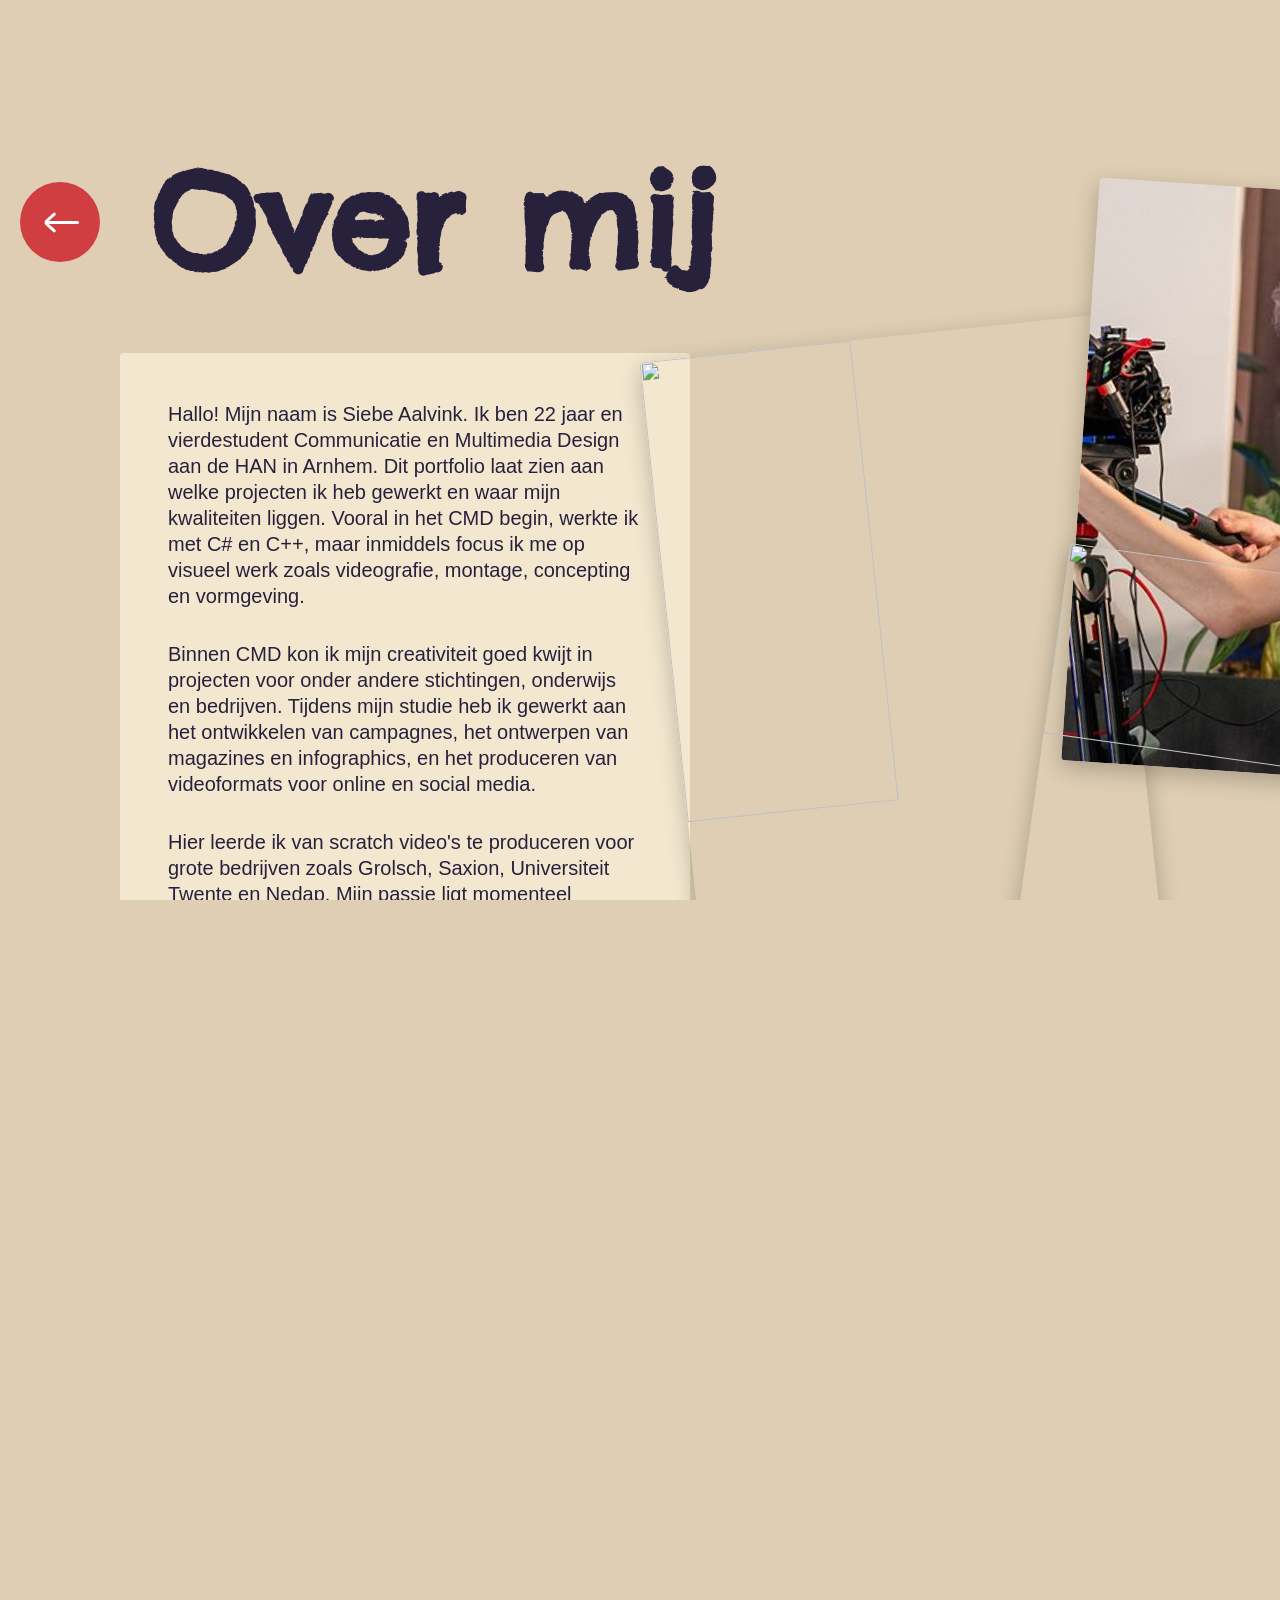
==== over-mij.html @ 89d57ce1 "Update portfolio pages, over-mij layout, and assets" ====
<!DOCTYPE html>
<html lang="nl">
<head>
	<meta charset="UTF-8" />
	<meta name="viewport" content="width=device-width, initial-scale=1.0" />
	<title>Over mij | Siebe Aalvink</title>
	<link rel="preconnect" href="https://fonts.googleapis.com" />
	<link rel="preconnect" href="https://fonts.gstatic.com" crossorigin />
	<link href="https://fonts.googleapis.com/css2?family=Chelsea+Market&display=swap" rel="stylesheet" />
	<link rel="stylesheet" href="styles/styles.css" />
	<link rel="stylesheet" href="styles/overmij.css" />
</head>
<body>
	<main class="about-page">
		<header class="about-header">
			<a href="index.html" class="back-button" aria-label="Terug naar home">
				<div class="back-button-circle" aria-hidden="true">
					<span class="back-arrow-icon"></span>
				</div>
			</a>
			<div>
				<h1>Over mij</h1>
			</div>
		</header>

		<section class="intro-section">
			<article class="intro-text-card">
				<p>
					Hallo! Mijn naam is Siebe Aalvink. Ik ben 22 jaar en vierdestudent Communicatie en
					Multimedia Design aan de HAN in Arnhem. Dit portfolio laat zien aan welke projecten ik heb
					gewerkt en waar mijn kwaliteiten liggen. Vooral in het CMD begin, werkte ik met C# en C++,
					maar inmiddels focus ik me op visueel werk zoals videografie, montage, concepting en
					vormgeving.
				</p>
				<p>
					Binnen CMD kon ik mijn creativiteit goed kwijt in projecten voor onder andere stichtingen,
					onderwijs en bedrijven. Tijdens mijn studie heb ik gewerkt aan het ontwikkelen van campagnes,
					het ontwerpen van magazines en infographics, en het produceren van videoformats voor online
					en social media.
				</p>
				<p>
					Hier leerde ik van scratch video's te produceren voor grote bedrijven zoals Grolsch, Saxion,
					Universiteit Twente en Nedap. Mijn passie ligt momenteel voornamelijk bij het produceren van
					video's en animaties in After Effects.
				</p>
				<p>
					In dit portfolio vind je een selectie van de projecten waar ik het meest trots op ben,
					met daarbij een toelichting op mijn bijdrage en rol.
				</p>
				<a class="linkedin-button" href="https://www.linkedin.com/in/siebe-aalvink-120159156/ target="_blank" rel="noopener noreferrer">Bekijk mijn LinkedIn</a>
			</article>

			<div class="intro-collage" aria-hidden="true">
				<img src="content/siebe2.jpg" alt="" class="photo photo-a" />
				<img src="content/siebe.png" alt="" class="photo photo-b" />
				<img src="content/siebe3.jpg" alt="" class="photo photo-c" />
			</div>
		</section>

		<section class="tag-section">
			<div class="tag-wrap" aria-label="Ervaring tags">
				<h2>Ik heb ervaring met</h2>
				<div class="tag-items">
					<span class="tag tag-video">Video-editing</span>
					<span class="tag tag-motion">Motion Design</span>
					<span class="tag tag-video-2">Videografie</span>
					<span class="tag tag-photo">Fotografie</span>
					<span class="tag tag-content">Contentcreatie</span>
					<span class="tag tag-prod">Videoproductie</span>
					<span class="tag tag-design">Grafisch Design</span>
				</div>
			</div>
		</section>

		<section class="software-section">
			<div class="software-grid" aria-label="Software logo's">
				<h2>Programma's waar ik mee werk</h2>
				<div class="software-items">
					<img src="content/logos/programmas/ae.png" alt="After Effects" />
					<img src="content/logos/programmas/pr.webp" alt="Premiere Pro" />
					<img src="content/logos/programmas/photoshop.webp" alt="Photoshop" />
					<img src="content/logos/programmas/id.webp" alt="InDesign" />
					<img src="content/logos/programmas/ai.webp" alt="Illustrator" />
					<img src="content/logos/programmas/Adobe_Photoshop_Lightroom_CC_logo.svg.webp" alt="Lightroom" />
					<img src="content/logos/programmas/xd.png" alt="Adobe XD" />
					<img src="content/logos/programmas/final cut.png" alt="Final Cut" />
				</div>
			</div>
		</section>

		<section class="details-grid">
			<article class="info-column work-column">
				<div class="info-wrap">
					<h2>Werkervaring</h2>
					<ul class="timeline-list">
						<li>
							<img src="content/logos/at.png" alt="at.zorg" />
							<p>Afstudeerstage Contentstrategie<br /><span>at.zorg, Hengelo | 2026</span></p>
						</li>
						<li>
							<img src="content/logos/moekotte.webp" alt="Moekotte Media" />
							<p>Videograaf / montage<br /><span>Moekotte Media, Enschede | 2024 - heden</span></p>
						</li>
						<li>
							<img src="content/logos/moekotte.webp" alt="Moekotte Media" />
							<p>Stagiaire Video &amp; Edit<br /><span>Moekotte Media, Enschede | 2024</span></p>
						</li>
						<li>
							<img src="content/logos/plus.jpg" alt="Plus" />
							<p>Vakkenvuller<br /><span>Plus, Wierden | 2022 - 2024</span></p>
						</li>
						<li>
							<img src="content/logos/jumbo.webp" alt="Jumbo" />
							<p>Vakkenvuller<br /><span>Jumbo, Wierden | 2019 - 2021</span></p>
						</li>
					</ul>
				</div>
			</article>

			<article class="info-column work-column">
				<div class="info-wrap">
					<h2>Opleidingen</h2>
					<ul class="timeline-list">
						<li>
							<img src="content/logos/han.jpg" alt="HAN" />
							<p>Bachelor's degree, Communicatie en Multimedia Design<br /><span>HAN University of Applied Sciences | 2021 - 2026</span></p>
						</li>
						<li>
							<img src="content/logos/windesheim.png" alt="Windesheim" />
							<p>HBO - ICT<br /><span>Windesheim, Zwolle | 2019 - 2021</span></p>
						</li>
						<li>
							<img src="content/logos/reggesteyn.png" alt="Reggesteyn" />
							<p>HAVO - Natuur en Techniek<br /><span>Reggesteyn, Rijssen/Nijverdal | 2014 - 2019</span></p>
						</li>
					</ul>
				</div>
			</article>
		</section>
	</main>
</body>
</html>
---- styles/styles.css ----
:root {
  color-scheme: light;
  color: #27213c;
  background: #dfceb3;
}

* {
  box-sizing: border-box;
}

html, body {
  margin: 0;
  min-height: 100%;
  height: 100%;
  font-family: Helvetica, Arial, sans-serif;
  background: #dfceb3;
  overflow-x: hidden;
}

.image-frame,
.card-link {
  transition: transform 0.25s ease, box-shadow 0.25s ease;
}

body {
  display: flex;
  align-items: center;
  justify-content: center;
  padding: 40px 20px;
  min-height: 100vh;
}

.page {
  position: relative;
  width: min(1000px, 100%);
  text-align: left;
  padding-top: 18rem;
}

.hero {
  position: absolute;
  top: 10%;
  left: 0;
  width: 100%;
  z-index: 2;
  margin: 0;
  padding-right: 8vw;
  text-align: left;
}

.hero h1 {
  margin: 0;
  font-family: 'Chelsea Market', cursive;
  font-size: 12rem;
  letter-spacing: -0.04em;
  color: #27213c;
  line-height: 0.85;
}

.hero p {
  margin: 0.5rem 0 3.5rem auto;
  max-width: 100%;
  font-size: 1.1rem;
  letter-spacing: 0.03em;
  color: #27213c;
}

.cards {
  display: grid;
  grid-template-columns: repeat(2, 600px);
  gap: 10rem;
  align-items: center;
  justify-content: center;
  justify-items: center;
}

.card {
  width: 600px;
  max-width: 600px;
  position: relative;
  padding-bottom: 2.5rem;
}

.image-frame {
  overflow: hidden;
  border-radius: 5px;
  transform: rotate(-5deg);
  position: relative;
}

.card-right .image-frame {
  transform: rotate(4deg);
}

.image-frame img {
  display: block;
  width: 100%;
  height: auto;
}

.image-frame .image-static,
.image-frame .image-hover {
  width: 100%;
  height: 100%;
  object-fit: cover;
  transition: opacity 0.2s ease;
}

.image-frame .image-hover {
  position: absolute;
  inset: 0;
  opacity: 0;
  z-index: 2;
  pointer-events: none;
}

.card-left:hover .image-frame .image-static {
  opacity: 0;
}

.card-left:hover .image-frame .image-hover {
  opacity: 1;
}

.card-link {
  position: absolute;
  left: 60%;
  bottom: 2rem;
  transform: translateX(-50%);

  display: inline-block;
  padding: 2rem 3.25rem;
  background: #c53d3a;
  color: #fff;
  text-decoration: none;
  font-family: 'Chelsea Market', cursive;
  font-size: 2.5rem;
  border-radius: 4px;
  letter-spacing: 0.02em;
  
  white-space: nowrap;
}

.card-image-link {
  display: block;
  text-decoration: none;
}

.card-left .card-link {
    left: 50%;
    transform: rotate(2deg);
  }

  .card-right .card-link {
    left: 15%;
    transform: rotate(-2deg);
  }

  .card-image-link {
    display: block;
  }

  .card:hover .card-link {
    filter: brightness(1.05);
    transform: translateX(0%) scale(1.05);
  }

  .card-left:hover .card-link {
    transform: translateX(0%) scale(1.05) rotate(2deg);
  }

  .card-right:hover .card-link {
    transform: translateX(0%) scale(1.05) rotate(-2deg);
  }

  .card:hover .image-frame {
    transform: scale(1.03) rotate(-5deg);
  }

  .card-right:hover .image-frame {
    transform: scale(1.03) rotate(4deg);

  .hero h1 {
    font-size: 10rem;
  }

  .hero p {
    font-size: 1.2rem;
  }

  .cards {
    gap: 6rem;
  }

  .card {
    width: min(48vw, 520px);
  }

  .card-link {
    font-size: 2rem;
    padding: 1.2rem 2rem;
    bottom: 1.5rem;
  }

}


@media (max-width: 1200px) {
  .cards {
    display: grid;
    grid-template-columns: 1fr;
    gap: 2.5rem;
    margin-top: 23rem;
  }
  

  .image-frame {
    transform: rotate(0deg);
  }

  .card-right .image-frame {
    transform: rotate(0deg);
  }

  .card {
    padding-bottom: 3.5rem;
  }

  .card-left {
    order: 2;
  }

  .card-right {
    order: 1;
  }

  .hero {
    text-align: center;
    margin-top: 140px;
    padding-right: 0;
  }

  .hero h1 {
    font-size: 8rem;
  }

  .hero h1 span {
    display: block;
    line-height: 1;
  }

}

@media (max-width: 580px) {
  .cards {
    margin-top: 0rem;
  }
  
    .hero {
    position: static;
    padding-right: 0;
    margin-top: 10rem;
    text-align: center;
    
  }

  .hero h1 {
    font-size: 4.5rem;
    text-align: center;
  }

  .hero h1 span {
    display: block;
    line-height: 1;
  }

  .hero p {
    text-align: center;
  }

  .card {
    width: min(90vw, 520px);
    max-width: 520px;
  }

  .card-link {
    font-size: 1.2rem;
    padding: 0.9rem 1.8rem;
  }

  .page {
    padding-top: 67px;

  }
}
---- styles/overmij.css ----
body {
  margin: 0;
  background: #dfceb3;
  color: #27213c;
  font-family: Helvetica, Arial, sans-serif;
  display: flex;
  justify-content: center;
  align-items: flex-start;
  padding: 40px 20px;
  min-height: 100vh;
}

.about-page {
  width: min(1700px, 100%);
  padding: 0 0 92px;
  min-height: 100vh;
}

.about-header {
  display: flex;
  align-items: center;
  gap: 3rem;
  margin-bottom: 0;
  margin-top: 118px;
}

.back-button {
  display: flex;
  align-items: center;
  gap: 1rem;
  text-decoration: none;
  color: #27213c;
  font-family: 'Chelsea Market', cursive;
  font-size: 1.1rem;
  transition: all 0.3s ease;
  flex-shrink: 0;
}

.back-button-circle {
  width: 80px;
  height: 80px;
  border-radius: 50%;
  background: #d03e41;
  display: flex;
  align-items: center;
  justify-content: center;
  transition: all 0.3s ease;
}

.back-arrow-icon {
  position: relative;
  display: block;
  width: 34px;
  height: 3px;
  border-radius: 999px;
  background: #fff;
  transform: translateX(2px);
}

.back-arrow-icon::before,
.back-arrow-icon::after {
  content: "";
  position: absolute;
  left: 0;
  width: 14px;
  height: 3px;
  border-radius: 999px;
  background: #fff;
  transform-origin: left center;
}

.back-arrow-icon::before {
  top: 0;
  transform: rotate(-42deg);
}

.back-arrow-icon::after {
  top: 0;
  transform: rotate(42deg);
}

.back-button:hover .back-button-circle {
  transform: scale(1.1);
  background: #c53536;
}

.back-button:hover .back-arrow-icon {
  transform: translateX(-2px);
}

.about-header h1 {
  margin: 0;
  font-family: 'Chelsea Market', cursive;
  font-size: 8rem;
  color: #27213c;
  line-height: 1;
}

.about-header p {
  margin: 0;
  font-size: 1.25rem;
  color: #27213c;
  letter-spacing: 0.02em;
}

.intro-section {
  display: grid;
  grid-template-columns: 50% 4%;
  gap: 0;
  align-items: start;
  margin-top: 67px;
  margin-left: 100px;
}

.intro-text-card {
  background: #f3e7cf;
  padding: 3rem 3rem 3rem;
  min-height: 326px;
  position: relative;
  z-index: 1;
  border-radius: 4px;
}

.intro-text-card p {
  margin: 0 0 2rem;
  font-size: 20px;
  line-height: 1.3;
}

.intro-text-card p:last-child {
  margin-bottom: 0;
}

.linkedin-button {
  display: inline-block;
  margin-top: 2rem;
  padding: 0.9rem 1.4rem;
  border-radius: 4px;
  background: #d03e41;
  color: #fff;
  text-decoration: none;
  font-family: 'Chelsea Market', cursive;
  font-size: 1.15rem;
  transition: transform 0.2s ease, filter 0.2s ease;
}

.linkedin-button:hover {
  filter: brightness(1.05);
  transform: translateY(-1px);
}

.intro-collage {
  position: relative;
  height: 800px;
  width: 1000px;
  margin-left: -20px;
  margin-top: -160px;
  z-index: 2;
}

.photo {
  position: absolute;
  object-fit: cover;
  box-shadow: 0 7px 22px rgba(0, 0, 0, 0.24);
}

.photo-a {
  width: 46%;
  height: 76%;
  left: 0;
  top: 18%;
  transform: rotate(-6deg);
  z-index: 2;
  border-radius: 4px;
}

.photo-b {
  width: 49%;
  height: 73%;
  right: 10%;
  top: 0;
  transform: rotate(3.8deg);
  z-index: 3;
  border-radius: 4px;
}

.photo-c {
  width: 63%;
  height: 49%;
  right: 0;
  bottom: 2%;
  transform: rotate(8deg);
  z-index: 4;
  border-radius: 4px;
}

.tag-section,
.software-section,
.details-grid {
  margin-top: 3rem;
  margin-left: 100px;
  transform: translateY(0px);
}

h2 {
  margin: 0 0 0.62rem;
  font-family: 'Chelsea Market', cursive;
  font-size: 3.5rem;
  line-height: 1.03;
}

.tag-wrap {
  display: flex;
  flex-direction: column;
  gap: 0.8rem;
  background: #f3e7cf;
  padding: 3rem;
  width: min(1700px, 100%);
  border-radius: 4px;
}

.tag-items {
  display: flex;
  flex-wrap: wrap;
  gap: 0.52rem;
}

.tag {
  color: #fff;
  padding: 1.5rem 1.05rem;
  font-size: 25px;
  font-family: 'Chelsea Market', cursive;
  line-height: 1;
  margin-top: 20px;
}

.tag-video {
  background: #84676f;
}

.tag-motion {
  background: #9ccfd8;
}

.tag-video-2 {
  background: #9fdfa7;
}

.tag-photo {
  background: #9997d7;
}

.tag-content {
  background: #d8d2a6;
}

.tag-prod {
  background: #d99dcc;
}

.tag-design {
  background: #f0af6f;
}

.software-grid {
  background: #f3e7cf;
  padding: 3rem;
  display: flex;
  flex-direction: column;
  align-items: flex-start;
  gap: 0.8rem;
  width: min(1700px, 100%);
  border-radius: 4px;
}

.software-items {
  display: flex;
  flex-wrap: wrap;
  gap: 7rem;
  align-items: center;
  justify-content: center;
  width: 100%;
  margin-top: 1.5rem;
}

.software-grid img {
  width: 80px;
  height: 80px;
  object-fit: cover;
}

.details-grid {
  display: grid;
  grid-template-columns: 1fr 1fr;
  gap: 1.1rem;
  align-items: start;
}

.info-column {
  min-width: 700px;
  max-width: 700px;
}

.details-grid .info-column:first-child {
  justify-self: start;
}

.details-grid .info-column:last-child {
  justify-self: end;
}

.info-wrap {
  background: #f3e7cf;
  padding: 2rem;
  border-radius: 4px;
}

.info-wrap h2,
.software-grid h2,
.tag-wrap h2 {
  margin: 0;
}

.timeline-list {
  list-style: none;
  margin-top: 30px;
  padding: 0;
  background: transparent;
}

.timeline-list li {
  display: grid;
  grid-template-columns: 34px 1fr;
  gap: 0.62rem;
  align-items: start;
  margin-bottom: 0.62rem;
}

.timeline-list li:last-child {
  margin-bottom: 0;
}

.timeline-list img {
  width: 34px;
  height: 34px;
  object-fit: contain;
  border-radius: 4px;
}

.timeline-list p {
  margin: 0;
  font-family: 'Chelsea Market', cursive;
  font-size: 0.96rem;
  line-height: 1;
}

.timeline-list span {
  font-family: Helvetica, Arial, sans-serif;
  font-size: 0.76rem;
  line-height: 1;
}

.work-column .info-wrap {
  padding: 2.4rem;
}

.work-column .timeline-list {
  position: relative;
}

.work-column .timeline-list::before {
  content: "";
  position: absolute;
  left: 36px;
  top: 12px;
  bottom: 12px;
  width: 8px;
  background: #d03e41;
  border-radius: 999px;
  z-index: 0;
}

.work-column .timeline-list li {
  grid-template-columns: 80px 1fr;
  gap: 1.2rem;
  margin-bottom: 2rem;
  align-items: center;
  position: relative;
  z-index: 1;
}

.work-column .timeline-list img {
  width: 80px;
  height: 80px;
  object-fit: cover;
}

.work-column .timeline-list p {
  display: flex;
  flex-direction: column;
  justify-content: center;
  min-height: 80px;
  font-size: 25px;
  line-height: 1.12;
}

.work-column .timeline-list span {
  font-size: 20px;
  line-height: 1.28;
}

@media (max-width: 1024px) {
  .intro-section,
  .details-grid {
    grid-template-columns: 1fr;
  }

  .details-grid .info-column {
    justify-self: stretch;
    max-width: none;
  }

  .intro-collage {
    height: 395px;
    margin-left: 10px;
    margin-top: 0.5rem;
  }

  .photo-a {
    width: 500px;
    height: 500px;
    left: 8%;
  }

  .photo-b {
    width: 42%;
    height: 65%;
    right: 14%;
  }

  .photo-c {
    width: 54%;
    height: 50%;
    right: 11%;
  }

  .tag-wrap,
  .software-grid {
    width: 100%;
  }

  .info-wrap {
    padding: 1.2rem;
  }

  .work-column .info-wrap {
    padding: 1.5rem;
  }

  .work-column .timeline-list::before {
    left: 22px;
  }

  .work-column .timeline-list li {
    grid-template-columns: 44px 1fr;
    gap: 1.75rem;
    margin-bottom: 1.1rem;
    align-items: center;
  }

  .work-column .timeline-list img {
    width: 44px;
    height: 44px;
  }

  .work-column .timeline-list p {
    min-height: 44px;
    font-size: 1.05rem;
  }

  .work-column .timeline-list span {
    font-size: 0.82rem;
  }
}

@media (max-width: 768px) {
  .about-page {
    padding: 0 0.5rem 56px;
  }

  .back-button-circle {
    width: 60px;
    height: 60px;
  }

  .about-header {
    gap: 1rem;
    margin-top: 24px;
  }

  .about-header h1 {
    font-size: 2.5rem;
  }

  .back-arrow-icon {
    width: 26px;
  }

  .back-arrow-icon::before,
  .back-arrow-icon::after {
    width: 11px;
  }

}

@media (max-width: 680px) {
  .about-page {
    padding: 0 0.5rem 56px;
  }

  .intro-text-card p {
    font-size: 0.84rem;
  }

  .intro-collage {
    height: 300px;
  }

  .photo-a {
    left: 0;
    width: 48%;
    height: 72%;
  }

  .photo-b {
    right: 0;
    width: 52%;
    height: 70%;
  }

  .photo-c {
    width: 62%;
    height: 50%;
    right: 3%;
  }

  .tag,
  .timeline-list p {
    font-size: 0.95rem;
  }

  .timeline-list span {
    font-size: 0.72rem;
  }

  .software-grid img {
    width: 48px;
    height: 48px;
  }
}
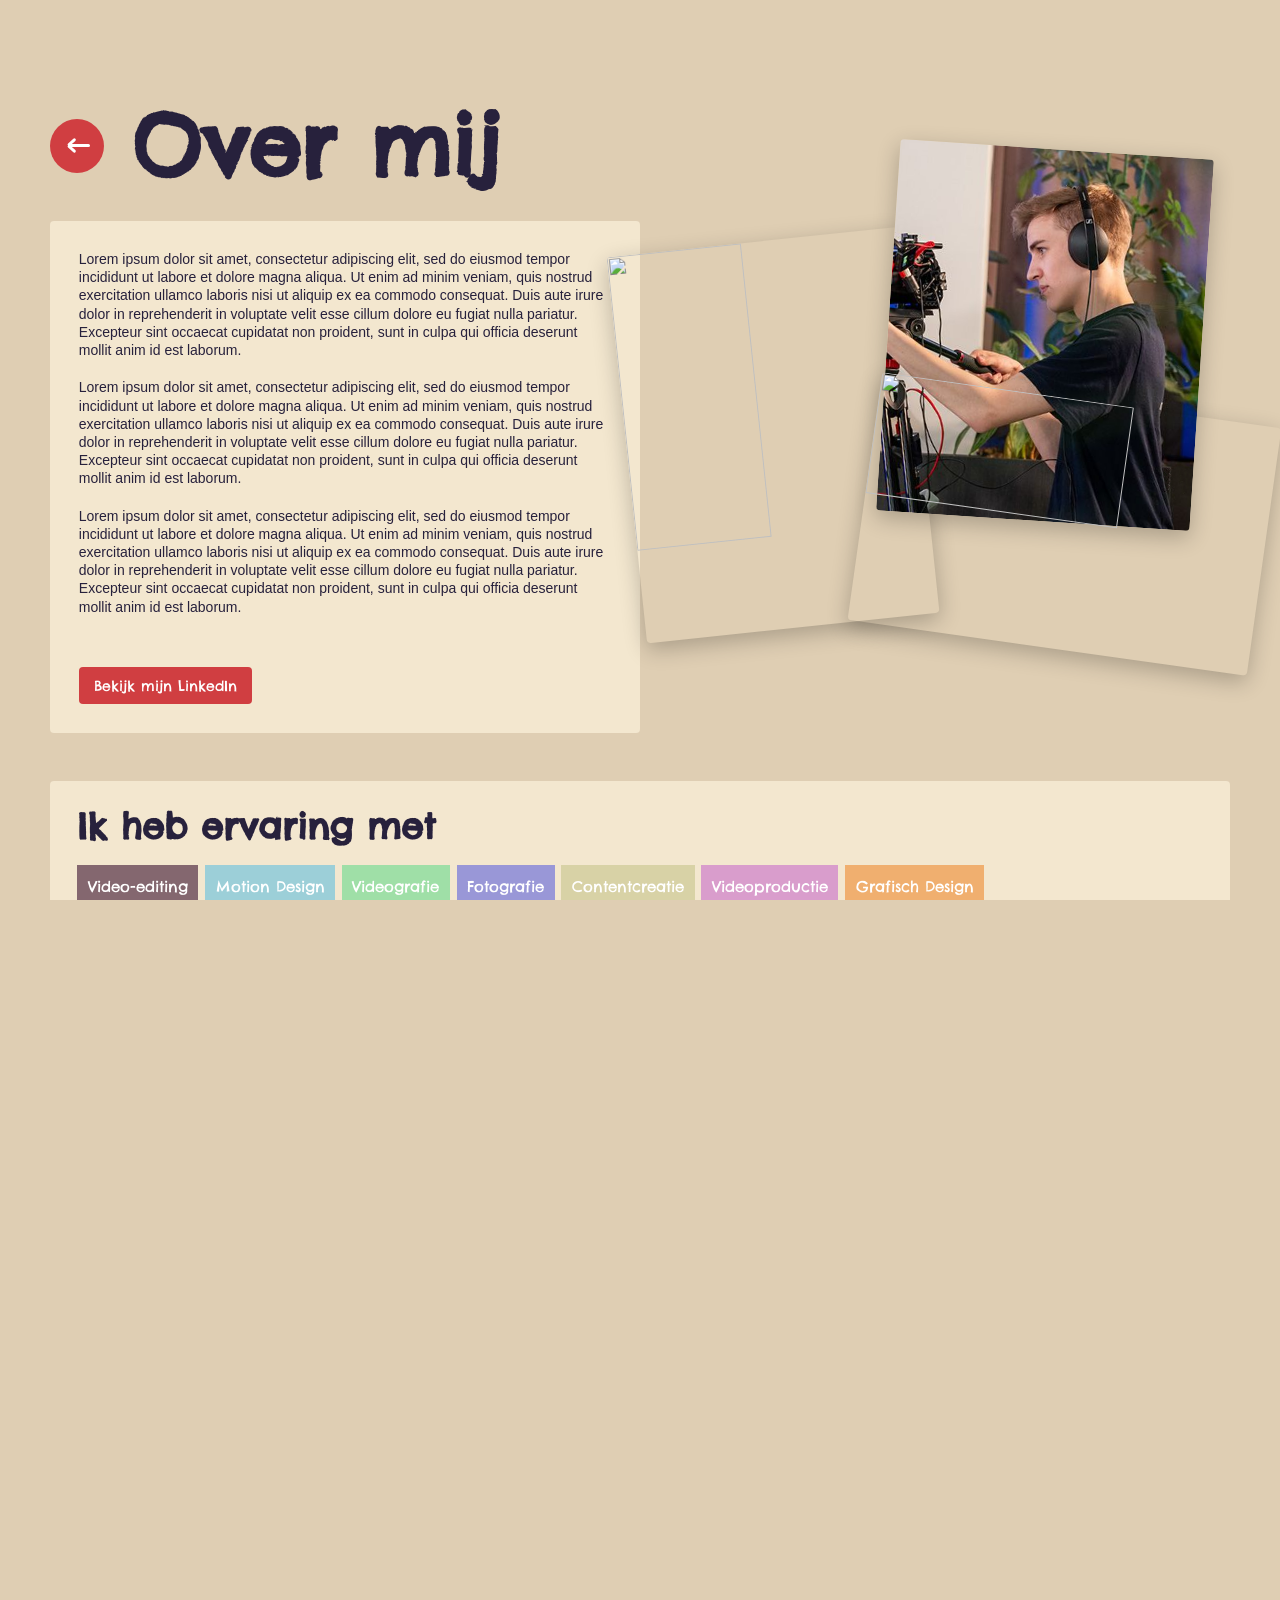
==== commit 3568ec26: "Update responsive layouts and add standalone LinkedIn button" ====
--- a/over-mij.html
+++ b/over-mij.html
@@ -26,26 +26,13 @@
 		<section class="intro-section">
 			<article class="intro-text-card">
 				<p>
-					Hallo! Mijn naam is Siebe Aalvink. Ik ben 22 jaar en vierdestudent Communicatie en
-					Multimedia Design aan de HAN in Arnhem. Dit portfolio laat zien aan welke projecten ik heb
-					gewerkt en waar mijn kwaliteiten liggen. Vooral in het CMD begin, werkte ik met C# en C++,
-					maar inmiddels focus ik me op visueel werk zoals videografie, montage, concepting en
-					vormgeving.
+					Lorem ipsum dolor sit amet, consectetur adipiscing elit, sed do eiusmod tempor incididunt ut labore et dolore magna aliqua. Ut enim ad minim veniam, quis nostrud exercitation ullamco laboris nisi ut aliquip ex ea commodo consequat. Duis aute irure dolor in reprehenderit in voluptate velit esse cillum dolore eu fugiat nulla pariatur. Excepteur sint occaecat cupidatat non proident, sunt in culpa qui officia deserunt mollit anim id est laborum.
 				</p>
 				<p>
-					Binnen CMD kon ik mijn creativiteit goed kwijt in projecten voor onder andere stichtingen,
-					onderwijs en bedrijven. Tijdens mijn studie heb ik gewerkt aan het ontwikkelen van campagnes,
-					het ontwerpen van magazines en infographics, en het produceren van videoformats voor online
-					en social media.
+					Lorem ipsum dolor sit amet, consectetur adipiscing elit, sed do eiusmod tempor incididunt ut labore et dolore magna aliqua. Ut enim ad minim veniam, quis nostrud exercitation ullamco laboris nisi ut aliquip ex ea commodo consequat. Duis aute irure dolor in reprehenderit in voluptate velit esse cillum dolore eu fugiat nulla pariatur. Excepteur sint occaecat cupidatat non proident, sunt in culpa qui officia deserunt mollit anim id est laborum.
 				</p>
 				<p>
-					Hier leerde ik van scratch video's te produceren voor grote bedrijven zoals Grolsch, Saxion,
-					Universiteit Twente en Nedap. Mijn passie ligt momenteel voornamelijk bij het produceren van
-					video's en animaties in After Effects.
-				</p>
-				<p>
-					In dit portfolio vind je een selectie van de projecten waar ik het meest trots op ben,
-					met daarbij een toelichting op mijn bijdrage en rol.
+					Lorem ipsum dolor sit amet, consectetur adipiscing elit, sed do eiusmod tempor incididunt ut labore et dolore magna aliqua. Ut enim ad minim veniam, quis nostrud exercitation ullamco laboris nisi ut aliquip ex ea commodo consequat. Duis aute irure dolor in reprehenderit in voluptate velit esse cillum dolore eu fugiat nulla pariatur. Excepteur sint occaecat cupidatat non proident, sunt in culpa qui officia deserunt mollit anim id est laborum.
 				</p>
 				<a class="linkedin-button" href="https://www.linkedin.com/in/siebe-aalvink-120159156/ target="_blank" rel="noopener noreferrer">Bekijk mijn LinkedIn</a>
 			</article>
--- a/styles/styles.css
+++ b/styles/styles.css
@@ -24,7 +24,7 @@
 
 body {
   display: flex;
-  align-items: center;
+  align-items: flex-start;
   justify-content: center;
   padding: 40px 20px;
   min-height: 100vh;
@@ -39,7 +39,7 @@
 
 .hero {
   position: absolute;
-  top: 10%;
+  top: 100px;
   left: 0;
   width: 100%;
   z-index: 2;
@@ -90,6 +90,7 @@
 
 .card-right .image-frame {
   transform: rotate(4deg);
+  
 }
 
 .image-frame img {
@@ -129,7 +130,7 @@
   transform: translateX(-50%);
 
   display: inline-block;
-  padding: 2rem 3.25rem;
+  padding: 1.2rem 2rem;
   background: #c53d3a;
   color: #fff;
   text-decoration: none;
@@ -141,6 +142,35 @@
   white-space: nowrap;
 }
 
+.standalone-linkedin {
+  position: relative;
+  display: inline-block;
+  margin-top: 3.4rem;
+  margin-left: clamp(90px, 15vw, 210px);
+  transform: rotate(-1deg);
+  padding: 1.2rem 2rem;
+  background: #27213c;
+  color: #fff;
+  text-decoration: none;
+  font-family: 'Chelsea Market', cursive;
+  font-size: 2.5rem;
+  border-radius: 4px;
+  letter-spacing: 0.02em;
+  white-space: nowrap;
+  transition: transform 0.25s ease, filter 0.25s ease;
+}
+
+.standalone-linkedin:hover {
+  filter: brightness(1.05);
+  transform: scale(1.05) rotate(-1deg);
+}
+
+@media (min-width: 1601px) {
+  .standalone-linkedin {
+    margin-top: 1.8rem;
+  }
+}
+
 .card-image-link {
   display: block;
   text-decoration: none;
@@ -195,6 +225,8 @@
   .card {
     width: min(48vw, 520px);
   }
+
+  
 
   .card-link {
     font-size: 2rem;
@@ -202,17 +234,107 @@
     bottom: 1.5rem;
   }
 
-}
-
+  
+
+
+}
+
+@media (max-width: 1600px) {
+  .hero {
+    margin-top: 20px;
+    margin-left: 100px;
+    padding-right: 0;
+  }
+  
+  .hero h1 {
+    font-size: 10rem;
+  }
+
+  .hero p {
+    font-size: 1.2rem;
+  }
+
+  .cards {
+    gap: 0rem;
+  }
+
+  .card {
+    width: min(45vw, 420px);
+  }
+
+  .card-link {
+    font-size: 2.5rem;
+    padding: 1.2rem 2rem;
+    bottom: 1.5rem;
+  }
+
+  .card-left .image-frame {
+  width: 500px;
+  margin-top: 150px;
+}
+
+  .card-right .image-frame {
+  width: 400px;
+  margin: 0 auto;
+}
+
+}
+
+@media (max-height: 1300px) and (min-width: 1201px) {
+  .hero {
+    margin-top: 20px;
+    margin-left: 100px;
+    padding-right: 0;
+  }
+
+  .hero h1 {
+    font-size: 10rem;
+  }
+
+  .hero p {
+    font-size: 1.2rem;
+  }
+
+  .cards {
+    gap: 0rem;
+  }
+
+  .card {
+    width: min(45vw, 420px);
+  }
+
+  .card-link {
+    font-size: 2.5rem;
+    padding: 1.2rem 2rem;
+    bottom: 1.5rem;
+  }
+
+  .card-left .image-frame {
+    width: 500px;
+    margin-top: 150px;
+  }
+
+  .card-right .image-frame {
+    width: 400px;
+    margin: 0 auto;
+  }
+}
 
 @media (max-width: 1200px) {
   .cards {
     display: grid;
     grid-template-columns: 1fr;
     gap: 2.5rem;
-    margin-top: 23rem;
-  }
-  
+    margin-top: 420px;
+  }
+  
+.page {
+  position: relative;
+  width: min(1000px, 100%);
+  text-align: left;
+  padding-top: 0rem;
+}
+
 
   .image-frame {
     transform: rotate(0deg);
@@ -221,6 +343,12 @@
   .card-right .image-frame {
     transform: rotate(0deg);
   }
+  
+  .card-left .image-frame {
+  width: 500px;
+  margin-top: 0px;
+  margin-right: 120px;
+}
 
   .card {
     padding-bottom: 3.5rem;
@@ -234,12 +362,30 @@
     order: 1;
   }
 
+  .card-left {
+    margin-right: 70px;
+  }
+
+  .card-right .card-link {
+    left: 0%;
+  }
+
+.hero {
+  left: 0;
+  width: 100%;
+  z-index: 2;
+  margin: 0;
+  padding-right: 8vw;
+  text-align: left;
+}
+
   .hero {
     text-align: center;
-    margin-top: 140px;
+    margin-top: -60px;
     padding-right: 0;
   }
 
+  
   .hero h1 {
     font-size: 8rem;
   }
@@ -249,17 +395,29 @@
     line-height: 1;
   }
 
+  .standalone-linkedin {
+    display: block;
+    width: fit-content;
+    margin: 2rem auto 0;
+    font-size: 2.5rem;
+    padding: 1.2rem 2rem;
+  }
+
 }
 
 @media (max-width: 580px) {
   .cards {
     margin-top: 0rem;
   }
+
+  .card-left {
+    margin-right: 36px;
+  }
   
     .hero {
     position: static;
     padding-right: 0;
-    margin-top: 10rem;
+    margin-top: -70px;
     text-align: center;
     
   }
@@ -279,13 +437,37 @@
   }
 
   .card {
-    width: min(90vw, 520px);
-    max-width: 520px;
+    width: min(72vw, 320px);
+    max-width: 320px;
+  }
+
+  .card-left .image-frame {
+    width: 320px;
+    margin-right: 0;
+  }
+
+  .card-right .image-frame {
+    width: 280px;
+    margin: 0 auto;
   }
 
   .card-link {
-    font-size: 1.2rem;
-    padding: 0.9rem 1.8rem;
+    font-size: 1rem;
+    padding: 0.7rem 1.3rem;
+  }
+
+  .standalone-linkedin {
+    position: static;
+    display: block;
+    width: fit-content;
+    margin: 1.2rem auto 0;
+    font-size: 1rem;
+    padding: 0.7rem 1.3rem;
+    transform: rotate(-1deg);
+  }
+
+  .standalone-linkedin:hover {
+    transform: scale(1.05) rotate(-1deg);
   }
 
   .page {
--- a/styles/overmij.css
+++ b/styles/overmij.css
@@ -109,7 +109,7 @@
   gap: 0;
   align-items: start;
   margin-top: 67px;
-  margin-left: 100px;
+  margin-left: 00px;
 }
 
 .intro-text-card {
@@ -153,7 +153,7 @@
   position: relative;
   height: 800px;
   width: 1000px;
-  margin-left: -20px;
+  margin-left: -40px;
   margin-top: -160px;
   z-index: 2;
 }
@@ -198,7 +198,7 @@
 .software-section,
 .details-grid {
   margin-top: 3rem;
-  margin-left: 100px;
+  margin-left: 0px;
   transform: translateY(0px);
 }
 
@@ -409,44 +409,632 @@
   line-height: 1.28;
 }
 
+@media (max-width: 1920px) {
+  .about-page {
+    width: min(1500px, 100%);
+    padding: 0 0 76px;
+  }
+
+  .about-header {
+    gap: 2.4rem;
+    margin-top: 96px;
+  }
+
+  .back-button {
+    font-size: 1rem;
+  }
+
+  .back-button-circle {
+    width: 68px;
+    height: 68px;
+  }
+
+  .back-arrow-icon {
+    width: 30px;
+  }
+
+  .about-header h1 {
+    font-size: 6.8rem;
+  }
+
+  .about-header p {
+    font-size: 1.12rem;
+  }
+
+  .intro-section {
+    margin-top: 55px;
+  }
+
+  .intro-text-card {
+    padding: 2.5rem;
+    min-height: 285px;
+  }
+
+  .intro-text-card p {
+    font-size: 18px;
+    margin-bottom: 1.65rem;
+  }
+
+  .linkedin-button {
+    font-size: 1rem;
+    padding: 0.75rem 1.2rem;
+  }
+
+  .intro-collage {
+    height: 680px;
+    width: 860px;
+    margin-left: -30px;
+    margin-top: -120px;
+  }
+
+  h2 {
+    font-size: 3rem;
+  }
+
+  .tag-wrap,
+  .software-grid {
+    width: min(1500px, 100%);
+    padding: 2.4rem;
+  }
+
+  .tag {
+    padding: 1.2rem 0.9rem;
+    font-size: 21px;
+    margin-top: 16px;
+  }
+
+  .software-items {
+    gap: 5.5rem;
+  }
+
+  .software-grid img {
+    width: 68px;
+    height: 68px;
+  }
+
+  .info-column {
+    min-width: 620px;
+    max-width: 620px;
+  }
+
+  .info-wrap {
+    padding: 1.7rem;
+  }
+
+  .work-column .info-wrap {
+    padding: 2rem;
+  }
+
+  .work-column .timeline-list::before {
+    left: 30px;
+    width: 6px;
+  }
+
+  .work-column .timeline-list li {
+    grid-template-columns: 68px 1fr;
+    gap: 1rem;
+    margin-bottom: 1.6rem;
+  }
+
+  .work-column .timeline-list img {
+    width: 68px;
+    height: 68px;
+  }
+
+  .work-column .timeline-list p {
+    min-height: 68px;
+    font-size: 21px;
+  }
+
+  .work-column .timeline-list span {
+    font-size: 17px;
+  }
+}
+
+@media (max-width: 1600px) {
+  .about-page {
+    width: min(1320px, 100%);
+    padding: 0 0 64px;
+  }
+
+  .about-header {
+    gap: 2rem;
+    margin-top: 78px;
+  }
+
+  .back-button {
+    font-size: 0.92rem;
+  }
+
+  .back-button-circle {
+    width: 60px;
+    height: 60px;
+  }
+
+  .back-arrow-icon {
+    width: 26px;
+  }
+
+  .about-header h1 {
+    font-size: 6rem;
+  }
+
+  .about-header p {
+    font-size: 1.02rem;
+  }
+
+  .intro-section {
+    margin-top: 44px;
+  }
+
+  .intro-text-card {
+    padding: 2.1rem;
+    min-height: 250px;
+  }
+
+  .intro-text-card p {
+    font-size: 16px;
+    margin-bottom: 1.4rem;
+  }
+
+  .linkedin-button {
+    font-size: 0.92rem;
+    padding: 0.68rem 1.05rem;
+  }
+
+  .intro-collage {
+    height: 590px;
+    width: 740px;
+    margin-left: -20px;
+    margin-top: -92px;
+  }
+
+  h2 {
+    font-size: 2.55rem;
+  }
+
+  .tag-wrap,
+  .software-grid {
+    width: min(1320px, 100%);
+    padding: 2rem;
+  }
+
+  .tag {
+    padding: 1rem 0.8rem;
+    font-size: 18px;
+    margin-top: 12px;
+  }
+
+  .software-items {
+    gap: 4.4rem;
+  }
+
+  .software-grid img {
+    width: 58px;
+    height: 58px;
+  }
+
+  .info-column {
+    min-width: 540px;
+    max-width: 540px;
+  }
+
+  .info-wrap {
+    padding: 1.45rem;
+  }
+
+  .work-column .info-wrap {
+    padding: 1.7rem;
+  }
+
+  .work-column .timeline-list::before {
+    left: 26px;
+    width: 5px;
+  }
+
+  .work-column .timeline-list li {
+    grid-template-columns: 58px 1fr;
+    gap: 0.85rem;
+    margin-bottom: 1.3rem;
+  }
+
+  .work-column .timeline-list img {
+    width: 58px;
+    height: 58px;
+  }
+
+  .work-column .timeline-list p {
+    min-height: 58px;
+    font-size: 18px;
+  }
+
+  .work-column .timeline-list span {
+    font-size: 15px;
+  }
+}
+
+@media (max-width: 1400px) {
+  .about-page {
+    width: min(1180px, 100%);
+    padding: 0 0 56px;
+  }
+
+  .about-header {
+    gap: 1.7rem;
+    margin-top: 64px;
+  }
+
+  .back-button {
+    font-size: 0.86rem;
+  }
+
+  .back-button-circle {
+    width: 54px;
+    height: 54px;
+  }
+
+  .back-arrow-icon {
+    width: 22px;
+  }
+
+  .back-arrow-icon::before,
+  .back-arrow-icon::after {
+    width: 10px;
+  }
+
+  .about-header h1 {
+    font-size: 5.2rem;
+  }
+
+  .about-header p {
+    font-size: 0.92rem;
+  }
+
+  .intro-section {
+    margin-top: 34px;
+  }
+
+  .intro-text-card {
+    padding: 1.8rem;
+    min-height: 225px;
+  }
+
+  .intro-text-card p {
+    font-size: 14px;
+    margin-bottom: 1.2rem;
+  }
+
+  .linkedin-button {
+    font-size: 0.86rem;
+    padding: 0.6rem 0.95rem;
+  }
+
+  .intro-collage {
+    height: 510px;
+    width: 640px;
+    margin-left: -14px;
+    margin-top: -72px;
+  }
+
+  h2 {
+    font-size: 2.2rem;
+  }
+
+  .tag-wrap,
+  .software-grid {
+    width: min(1180px, 100%);
+    padding: 1.7rem;
+  }
+
+  .tag-items {
+    gap: 0.42rem;
+  }
+
+  .tag {
+    padding: 0.86rem 0.66rem;
+    font-size: 15px;
+    margin-top: 8px;
+  }
+
+  .software-items {
+    gap: 3.5rem;
+    margin-top: 1rem;
+  }
+
+  .software-grid img {
+    width: 48px;
+    height: 48px;
+  }
+
+  .info-column {
+    min-width: 480px;
+    max-width: 480px;
+  }
+
+  .info-wrap {
+    padding: 1.2rem;
+  }
+
+  .work-column .info-wrap {
+    padding: 1.4rem;
+  }
+
+  .timeline-list {
+    margin-top: 20px;
+  }
+
+  .work-column .timeline-list::before {
+    left: 22px;
+    width: 4px;
+  }
+
+  .work-column .timeline-list li {
+    grid-template-columns: 48px 1fr;
+    gap: 0.72rem;
+    margin-bottom: 1.05rem;
+  }
+
+  .work-column .timeline-list img {
+    width: 48px;
+    height: 48px;
+  }
+
+  .work-column .timeline-list p {
+    min-height: 48px;
+    font-size: 15px;
+  }
+
+  .work-column .timeline-list span {
+    font-size: 13px;
+  }
+}
+
+@media (max-width: 1200px) {
+  .about-page {
+    width: min(1020px, 100%);
+    padding: 0 0 48px;
+  }
+
+  .about-header {
+    gap: 1.4rem;
+    margin-top: 52px;
+  }
+
+  .back-button {
+    font-size: 0.8rem;
+  }
+
+  .back-button-circle {
+    width: 48px;
+    height: 48px;
+  }
+
+  .back-arrow-icon {
+    width: 20px;
+  }
+
+  .back-arrow-icon::before,
+  .back-arrow-icon::after {
+    width: 9px;
+  }
+
+  .about-header h1 {
+    font-size: 4.5rem;
+  }
+
+  .about-header p {
+    font-size: 0.86rem;
+  }
+
+  .intro-section {
+    margin-top: 26px;
+  }
+
+  .intro-text-card {
+    padding: 1.5rem;
+    min-height: 200px;
+  }
+
+  .intro-text-card p {
+    font-size: 12px;
+    margin-bottom: 1rem;
+  }
+
+  .linkedin-button {
+    font-size: 0.8rem;
+    padding: 0.54rem 0.82rem;
+  }
+
+  .intro-collage {
+    height: 430px;
+    width: 540px;
+    margin-left: -8px;
+    margin-top: -56px;
+  }
+
+  h2 {
+    font-size: 1.9rem;
+  }
+
+  .tag-wrap,
+  .software-grid {
+    width: min(1020px, 100%);
+    padding: 1.45rem;
+  }
+
+  .tag-items {
+    gap: 0.34rem;
+  }
+
+  .tag {
+    padding: 0.72rem 0.56rem;
+    font-size: 13px;
+    margin-top: 6px;
+  }
+
+  .software-items {
+    gap: 2.7rem;
+    margin-top: 0.8rem;
+  }
+
+  .software-grid img {
+    width: 40px;
+    height: 40px;
+  }
+
+  .info-column {
+    min-width: 410px;
+    max-width: 410px;
+  }
+
+  .info-wrap {
+    padding: 1rem;
+  }
+
+  .work-column .info-wrap {
+    padding: 1.2rem;
+  }
+
+  .timeline-list {
+    margin-top: 16px;
+  }
+
+  .work-column .timeline-list::before {
+    left: 19px;
+    width: 3px;
+  }
+
+  .work-column .timeline-list li {
+    grid-template-columns: 40px 1fr;
+    gap: 0.62rem;
+    margin-bottom: 0.9rem;
+  }
+
+  .work-column .timeline-list img {
+    width: 40px;
+    height: 40px;
+  }
+
+  .work-column .timeline-list p {
+    min-height: 40px;
+    font-size: 13px;
+  }
+
+  .work-column .timeline-list span {
+    font-size: 11px;
+  }
+}
+
 @media (max-width: 1024px) {
+  .about-page {
+    width: min(760px, 100%);
+    padding: 0 0.8rem 52px;
+  }
+
+  .about-header {
+    margin-top: 34px;
+    gap: 0.9rem;
+    justify-content: center;
+  }
+
+  .about-header h1 {
+    font-size: 3rem;
+  }
+
   .intro-section,
   .details-grid {
     grid-template-columns: 1fr;
-  }
-
-  .details-grid .info-column {
-    justify-self: stretch;
-    max-width: none;
+    justify-items: center;
+    gap: 1.1rem;
+  }
+
+  .intro-section {
+    margin-top: 26px;
   }
 
   .intro-collage {
-    height: 395px;
-    margin-left: 10px;
-    margin-top: 0.5rem;
+    order: 1;
+  }
+
+  .intro-text-card {
+    order: 2;
+  }
+
+  .intro-text-card {
+    width: min(700px, 100%);
+    min-height: auto;
+    padding: 1.5rem;
+  }
+
+  .intro-text-card p {
+    font-size: 1rem;
+    line-height: 1.35;
+  }
+
+  .intro-collage {
+    width: min(700px, 100%);
+    height: 360px;
+    margin: 0.75rem auto 0;
   }
 
   .photo-a {
-    width: 500px;
-    height: 500px;
-    left: 8%;
+    width: 45%;
+    height: 74%;
+    left: 3%;
+    top: 17%;
   }
 
   .photo-b {
-    width: 42%;
-    height: 65%;
-    right: 14%;
+    width: 46%;
+    height: 68%;
+    right: 9%;
   }
 
   .photo-c {
-    width: 54%;
-    height: 50%;
-    right: 11%;
+    width: 58%;
+    height: 47%;
+    right: 4%;
+  }
+
+  .tag-section,
+  .software-section,
+  .details-grid {
+    margin-top: 2rem;
   }
 
   .tag-wrap,
   .software-grid {
-    width: 100%;
+    width: min(700px, 100%);
+    padding: 1.5rem;
+    margin: 0 auto;
+  }
+
+  .tag-items,
+  .software-items {
+    justify-content: center;
+  }
+
+  .software-items {
+    gap: 2.2rem;
+    margin-top: 1rem;
+  }
+
+  .software-grid img {
+    width: 44px;
+    height: 44px;
+  }
+
+  .info-column,
+  .details-grid .info-column {
+    width: min(700px, 100%);
+    min-width: 0;
+    max-width: none;
+    justify-self: center;
+  }
+
+  .details-grid .info-column:first-child,
+  .details-grid .info-column:last-child {
+    justify-self: center;
   }
 
   .info-wrap {
@@ -454,17 +1042,18 @@
   }
 
   .work-column .info-wrap {
-    padding: 1.5rem;
+    padding: 1.35rem;
   }
 
   .work-column .timeline-list::before {
     left: 22px;
+    width: 4px;
   }
 
   .work-column .timeline-list li {
     grid-template-columns: 44px 1fr;
-    gap: 1.75rem;
-    margin-bottom: 1.1rem;
+    gap: 0.9rem;
+    margin-bottom: 1rem;
     align-items: center;
   }
 
@@ -475,47 +1064,90 @@
 
   .work-column .timeline-list p {
     min-height: 44px;
-    font-size: 1.05rem;
+    font-size: 1rem;
   }
 
   .work-column .timeline-list span {
-    font-size: 0.82rem;
+    font-size: 0.8rem;
   }
 }
 
 @media (max-width: 768px) {
   .about-page {
-    padding: 0 0.5rem 56px;
-  }
-
-  .back-button-circle {
-    width: 60px;
-    height: 60px;
+    width: min(560px, 100%);
+    padding: 0 0.7rem 48px;
   }
 
   .about-header {
-    gap: 1rem;
     margin-top: 24px;
+    gap: 0.8rem;
   }
 
   .about-header h1 {
     font-size: 2.5rem;
   }
 
+  .back-button-circle {
+    width: 52px;
+    height: 52px;
+  }
+
   .back-arrow-icon {
-    width: 26px;
+    width: 22px;
   }
 
   .back-arrow-icon::before,
   .back-arrow-icon::after {
-    width: 11px;
+    width: 9px;
+  }
+
+  .intro-text-card {
+    padding: 1.2rem;
+  }
+
+  .intro-text-card p {
+    font-size: 0.92rem;
+  }
+
+  .intro-collage {
+    height: 300px;
+  }
+
+  .tag-wrap,
+  .intro-text-card,
+  .intro-collage,
+  .software-grid,
+  .info-column,
+  .details-grid .info-column {
+    width: min(540px, 100%);
+    margin-left: auto;
+    margin-right: auto;
+  }
+
+  .tag {
+    font-size: 0.95rem;
+    padding: 0.7rem 0.62rem;
+  }
+
+  .software-items {
+    gap: 1.6rem;
+  }
+
+  .software-grid img {
+    width: 40px;
+    height: 40px;
   }
 
 }
 
 @media (max-width: 680px) {
   .about-page {
-    padding: 0 0.5rem 56px;
+    width: min(460px, 100%);
+    padding: 0 0.55rem 44px;
+  }
+
+  .about-header h1 {
+    font-size: 2.1rem;
   }
 
   .intro-text-card p {
@@ -523,38 +1155,99 @@
   }
 
   .intro-collage {
-    height: 300px;
+    height: 250px;
   }
 
   .photo-a {
-    left: 0;
+    left: 2%;
+    width: 46%;
+    height: 70%;
+  }
+
+  .photo-b {
+    right: 5%;
     width: 48%;
-    height: 72%;
-  }
-
-  .photo-b {
-    right: 0;
-    width: 52%;
-    height: 70%;
+    height: 66%;
   }
 
   .photo-c {
-    width: 62%;
-    height: 50%;
-    right: 3%;
+    width: 60%;
+    height: 45%;
+    right: 5%;
+  }
+
+  .tag-wrap,
+  .intro-text-card,
+  .intro-collage,
+  .software-grid,
+  .info-column,
+  .details-grid .info-column {
+    width: min(440px, 100%);
+    margin-left: auto;
+    margin-right: auto;
+  }
+
+  .tag-wrap,
+  .software-grid {
+    padding: 1rem;
+  }
+
+  .info-column,
+  .details-grid .info-column {
+    padding: 0;
+  }
+
+  .info-wrap,
+  .work-column .info-wrap {
+    width: 100%;
+    padding: 1rem;
+  }
+
+  .software-items {
+    gap: 1.1rem;
   }
 
   .tag,
   .timeline-list p {
-    font-size: 0.95rem;
+    font-size: 0.86rem;
   }
 
   .timeline-list span {
-    font-size: 0.72rem;
+    font-size: 0.68rem;
   }
 
   .software-grid img {
-    width: 48px;
-    height: 48px;
-  }
-}
+    width: 34px;
+    height: 34px;
+  }
+}
+
+@media (max-width: 420px) {
+  .work-column .timeline-list::before {
+    left: 18px;
+    top: 18px;
+    bottom: 10px;
+    width: 3px;
+  }
+
+  .work-column .timeline-list li {
+    grid-template-columns: 36px 1fr;
+    gap: 0.55rem;
+    align-items: start;
+  }
+
+  .work-column .timeline-list img {
+    width: 36px;
+    height: 36px;
+  }
+
+  .work-column .timeline-list p {
+    min-height: 36px;
+    font-size: 0.8rem;
+  }
+
+  .work-column .timeline-list span {
+    font-size: 0.64rem;
+    line-height: 1.2;
+  }
+}
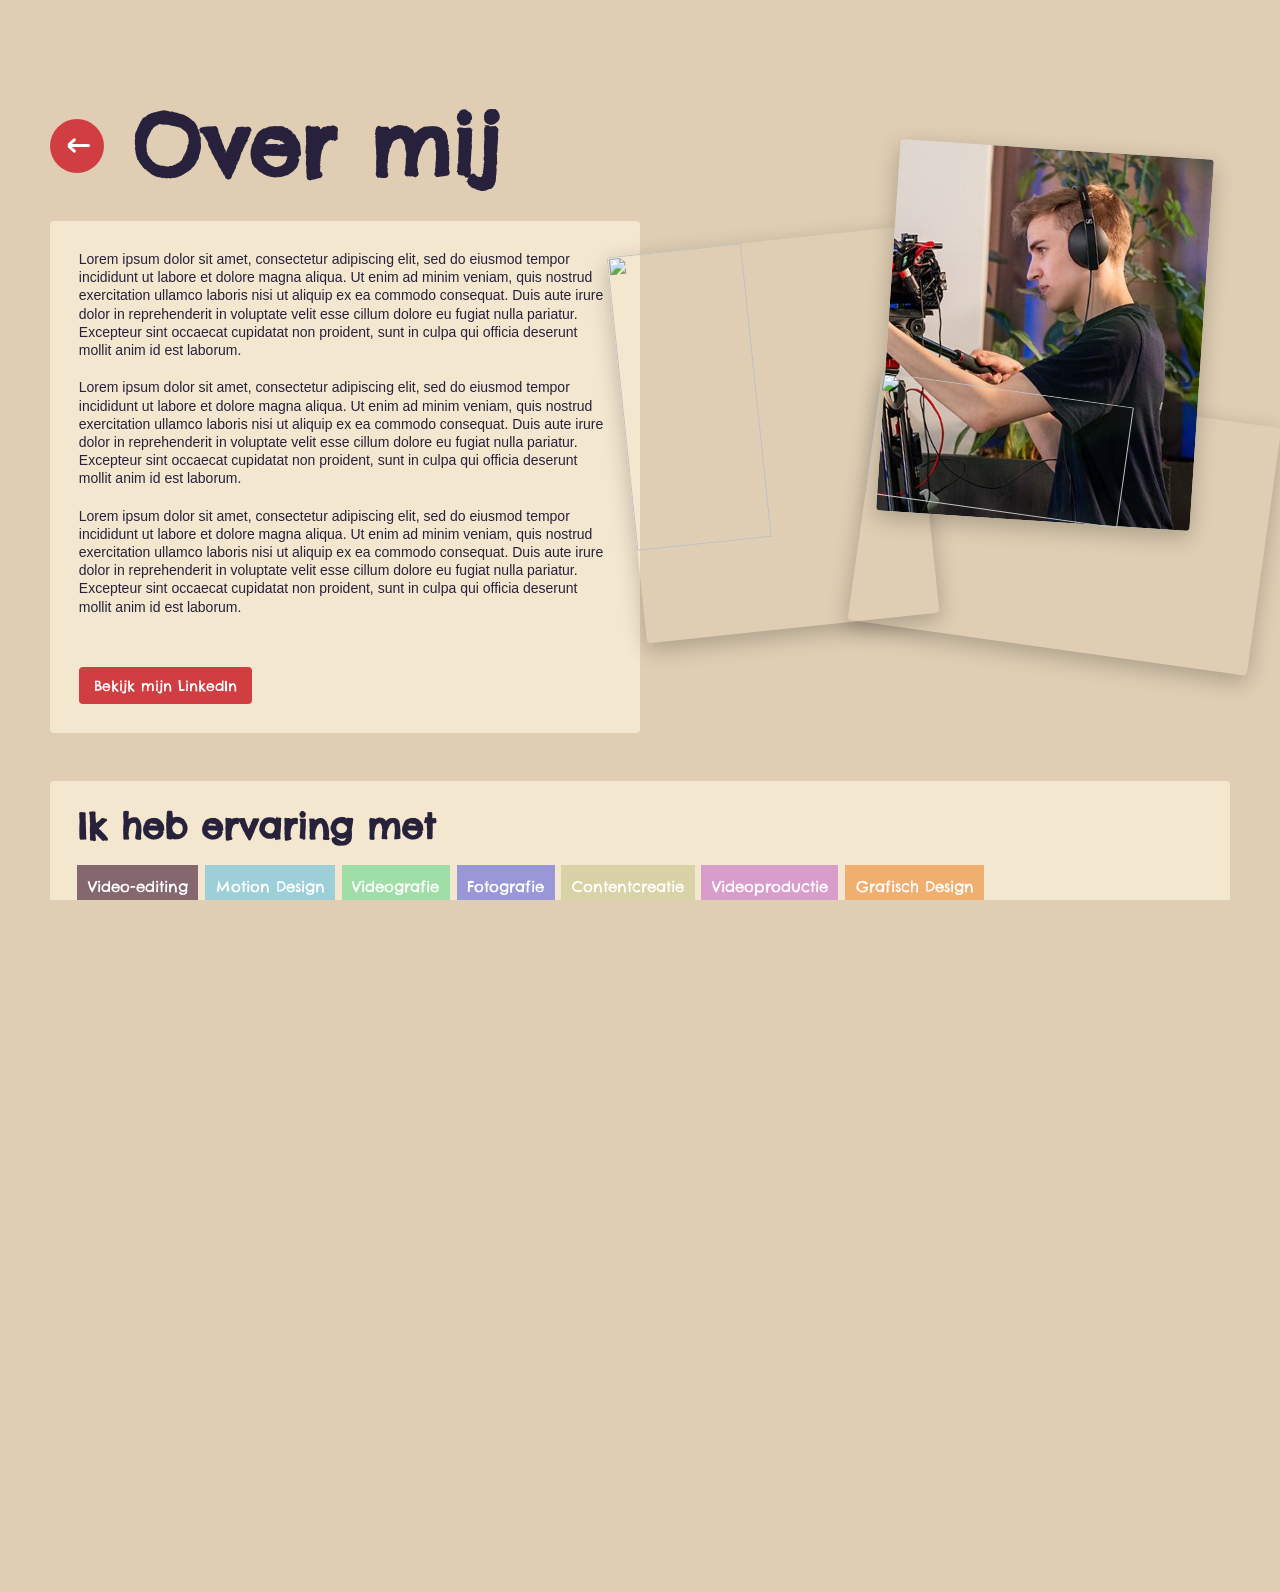
==== commit d574bf97: "Update project video carousels and embed links" ====
--- a/over-mij.html
+++ b/over-mij.html
@@ -13,7 +13,7 @@
 <body>
 	<main class="about-page">
 		<header class="about-header">
-			<a href="index.html" class="back-button" aria-label="Terug naar home">
+			<a href="/" class="back-button" aria-label="Terug naar home">
 				<div class="back-button-circle" aria-hidden="true">
 					<span class="back-arrow-icon"></span>
 				</div>
@@ -92,14 +92,7 @@
 							<img src="content/logos/moekotte.webp" alt="Moekotte Media" />
 							<p>Stagiaire Video &amp; Edit<br /><span>Moekotte Media, Enschede | 2024</span></p>
 						</li>
-						<li>
-							<img src="content/logos/plus.jpg" alt="Plus" />
-							<p>Vakkenvuller<br /><span>Plus, Wierden | 2022 - 2024</span></p>
-						</li>
-						<li>
-							<img src="content/logos/jumbo.webp" alt="Jumbo" />
-							<p>Vakkenvuller<br /><span>Jumbo, Wierden | 2019 - 2021</span></p>
-						</li>
+
 					</ul>
 				</div>
 			</article>
--- a/styles/styles.css
+++ b/styles/styles.css
@@ -12,7 +12,7 @@
   margin: 0;
   min-height: 100%;
   height: 100%;
-  font-family: Helvetica, Arial, sans-serif;
+  font-family: 'Lexend Deca', 'Lexend Deca Light', sans-serif;
   background: #dfceb3;
   overflow-x: hidden;
 }
--- a/styles/overmij.css
+++ b/styles/overmij.css
@@ -2,7 +2,7 @@
   margin: 0;
   background: #dfceb3;
   color: #27213c;
-  font-family: Helvetica, Arial, sans-serif;
+  font-family: 'Lexend Deca', 'Lexend Deca Light', sans-serif;
   display: flex;
   justify-content: center;
   align-items: flex-start;
@@ -355,7 +355,7 @@
 }
 
 .timeline-list span {
-  font-family: Helvetica, Arial, sans-serif;
+  font-family: 'Lexend Deca', 'Lexend Deca Light', sans-serif;
   font-size: 0.76rem;
   line-height: 1;
 }
